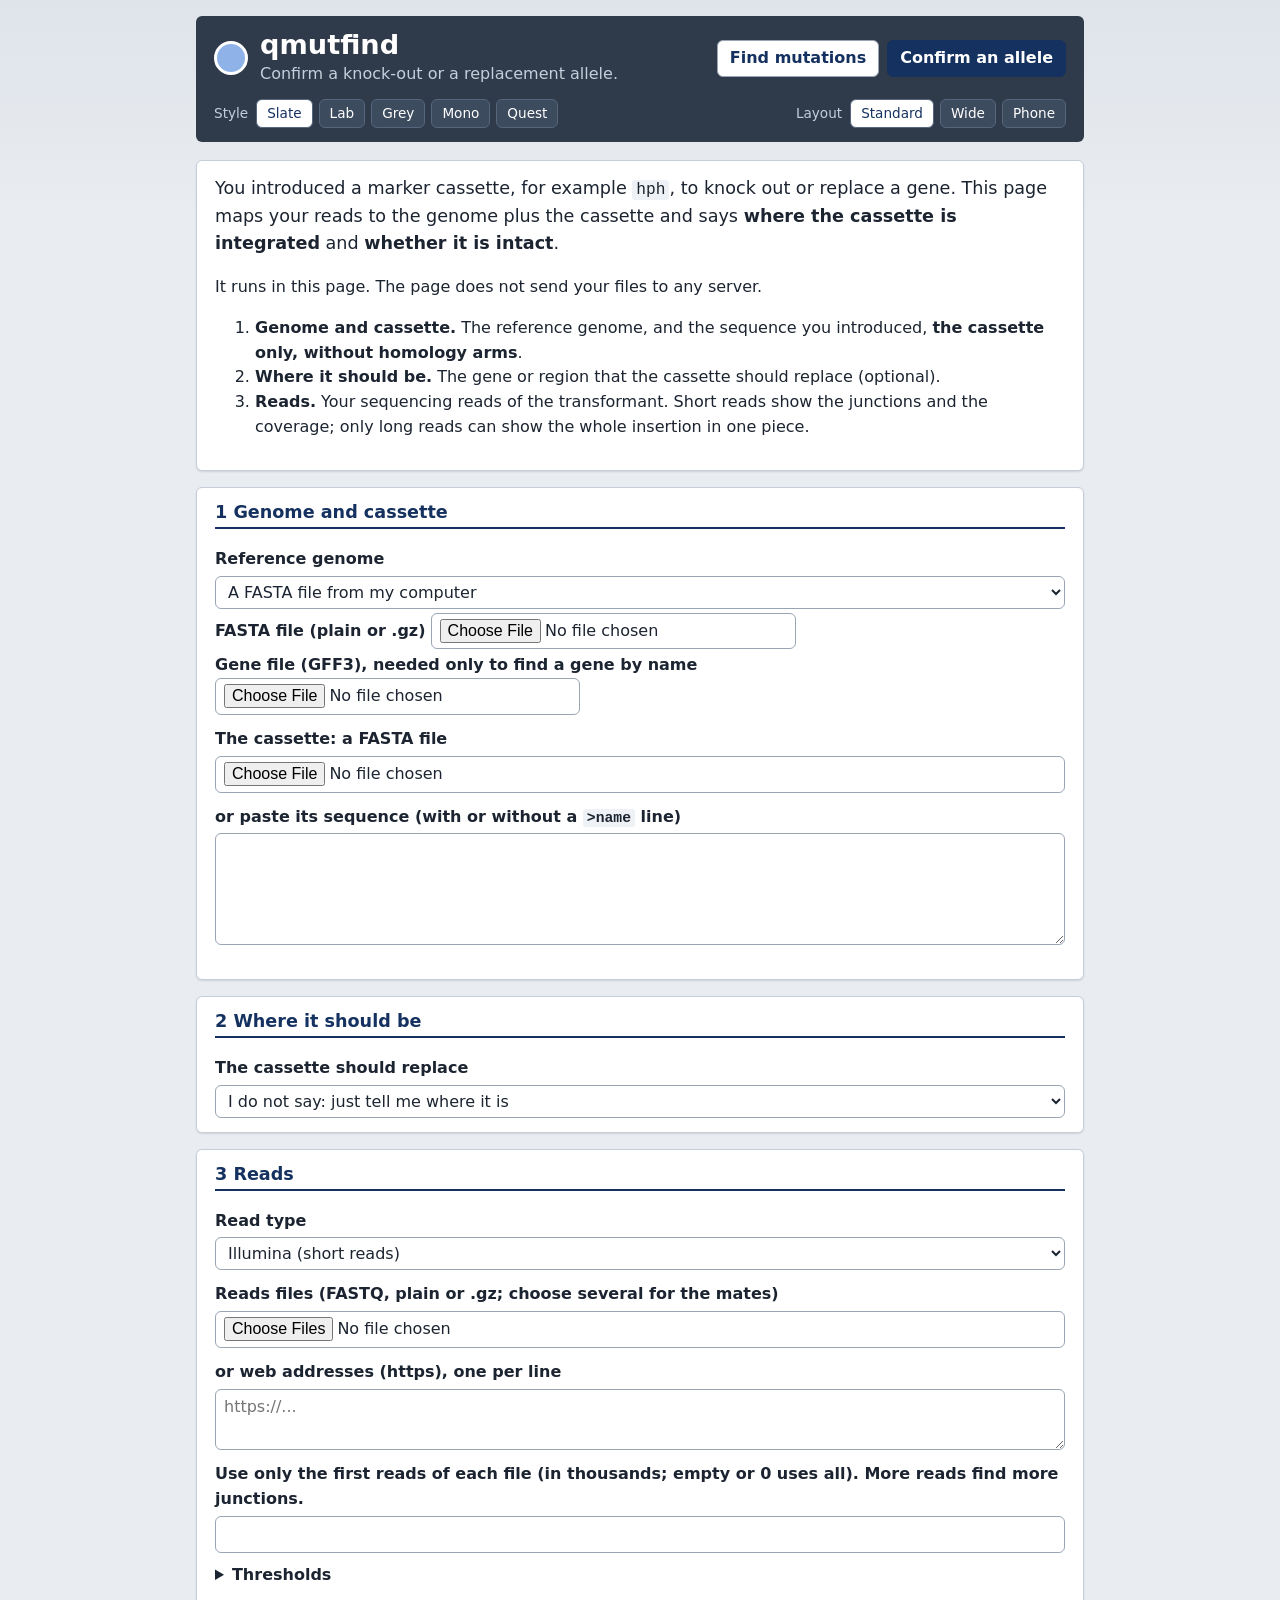
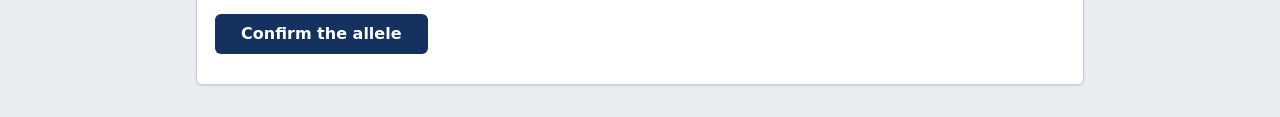
==== site/confirm.html @ 17875f06 "Allele confirmation page (confirm.html): worker step, WASM Confirmation, fuller JSON report, tests C" ====
<!doctype html>
<html lang="en" data-theme="slate">
<head>
<meta charset="utf-8">
<meta name="viewport" content="width=device-width, initial-scale=1">
<title>qmutfind: confirm an introduced allele</title>
<meta name="description" content="Confirm a knock-out or replacement allele in your browser: where is the marker cassette integrated, and is it intact? Your files stay on your computer.">
<script>
// Choose the theme before the page is drawn: the address (?theme=), then the saved choice, then the default.
(function () {
  var themes = ['slate', 'lab', 'grey', 'mono', 'quest'], chosen = 'slate';
  try { var saved = localStorage.getItem('qmutfind-theme'); if (themes.indexOf(saved) >= 0) chosen = saved; } catch (e) {}
  var fromAddress = new URLSearchParams(location.search).get('theme');
  if (themes.indexOf(fromAddress) >= 0) chosen = fromAddress;
  document.documentElement.setAttribute('data-theme', chosen);
})();
// Choose the layout before the page is drawn: the address (?layout=), then the saved choice, then automatic: the phone layout on
// a narrow window and the standard layout otherwise. An automatic layout follows the window (theme.js); a chosen one does not.
(function () {
  var layouts = ['standard', 'wide', 'phone'], root = document.documentElement, chosen = null, saved = null;
  try { saved = localStorage.getItem('qmutfind-layout'); } catch (e) {}
  var fromAddress = new URLSearchParams(location.search).get('layout');
  if (layouts.indexOf(fromAddress) >= 0) chosen = fromAddress; else if (layouts.indexOf(saved) >= 0) chosen = saved;
  root.setAttribute('data-layout', chosen || (window.matchMedia('(max-width: 720px)').matches ? 'phone' : 'standard'));
  root.setAttribute('data-layout-auto', chosen ? 'no' : 'yes');
})();
</script>
<link rel="stylesheet" href="style.css?v=__BUILD__">
</head>
<body>
<div class="frame">

<header class="top">
  <div class="brand">
    <span class="mark" aria-hidden="true"></span>
    <div>
      <h1>qmutfind</h1>
      <p class="tag">Confirm a knock-out or a replacement allele.</p>
    </div>
  </div>
  <nav class="pages" aria-label="Pages">
    <a href="index.html">Find mutations</a>
    <a href="confirm.html" aria-current="page">Confirm an allele</a>
  </nav>
  <nav class="themes" aria-label="Page style">
    <span class="themes-label">Style</span>
    <button type="button" data-set-theme="slate">Slate</button>
    <button type="button" data-set-theme="lab">Lab</button>
    <button type="button" data-set-theme="grey">Grey</button>
    <button type="button" data-set-theme="mono">Mono</button>
    <button type="button" data-set-theme="quest">Quest</button>
  </nav>
  <nav class="themes layouts" aria-label="Page layout">
    <span class="themes-label">Layout</span>
    <button type="button" data-set-layout="standard">Standard</button>
    <button type="button" data-set-layout="wide">Wide</button>
    <button type="button" data-set-layout="phone">Phone</button>
  </nav>
</header>

<section class="hero panel">
  <p class="lede">You introduced a marker cassette, for example <code>hph</code>, to knock out or replace a gene. This page maps your reads to the genome plus the cassette and
  says <b>where the cassette is integrated</b> and <b>whether it is intact</b>.</p>
  <p>It runs in this page. The page does not send your files to any server.</p>
  <ol class="steps">
    <li><b>Genome and cassette.</b> The reference genome, and the sequence you introduced, <b>the cassette only, without homology arms</b>.</li>
    <li><b>Where it should be.</b> The gene or region that the cassette should replace (optional).</li>
    <li><b>Reads.</b> Your sequencing reads of the transformant. Short reads show the junctions and the coverage; only long reads can show the whole insertion in one piece.</li>
  </ol>
</section>

<section class="panel" id="confirm-genome-section">
  <h2><span class="num">1</span> Genome and cassette</h2>
  <div class="form">
    <label for="confirm-genome-source">Reference genome</label>
    <select id="confirm-genome-source">
      <option value="upload">A FASTA file from my computer</option>
      <option value="url">A web address (https)</option>
      <option value="ncbi">The NCBI list</option>
    </select>
    <div data-source-group="upload">
      <label for="confirm-reference">FASTA file (plain or .gz)</label>
      <input id="confirm-reference" type="file">
    </div>
    <div data-source-group="url" hidden>
      <label for="confirm-ref-url">Address of the FASTA file</label>
      <input id="confirm-ref-url" type="text" size="60" autocomplete="off" placeholder="https://...">
    </div>
    <div data-source-group="ncbi" hidden>
      <label for="confirm-ncbi">Genome (the gene models come with it)</label>
      <select id="confirm-ncbi"><option value="">Loading the list</option></select>
    </div>
    <div data-source-group="gff-file">
      <label for="confirm-gff">Gene file (GFF3), needed only to find a gene by name</label>
      <input id="confirm-gff" type="file">
    </div>
    <label for="confirm-construct-file">The cassette: a FASTA file</label>
    <input id="confirm-construct-file" type="file">
    <label for="confirm-construct-text">or paste its sequence (with or without a <code>&gt;name</code> line)</label>
    <textarea id="confirm-construct-text" rows="4" cols="70" spellcheck="false" autocomplete="off"></textarea>
    <p class="hint" id="confirm-construct-info"></p>
  </div>
</section>

<section class="panel" id="confirm-target-section">
  <h2><span class="num">2</span> Where it should be</h2>
  <div class="form">
    <label for="confirm-target-kind">The cassette should replace</label>
    <select id="confirm-target-kind">
      <option value="none">I do not say: just tell me where it is</option>
      <option value="region">A region</option>
      <option value="gene">A gene (by name, needs the gene file)</option>
    </select>
    <div data-target-group="region" hidden>
      <label for="confirm-region">Region (1-based, for example <code>Chr1:50,001-51,500</code>)</label>
      <input id="confirm-region" type="text" size="40" autocomplete="off">
    </div>
    <div data-target-group="gene" hidden>
      <label for="confirm-gene">Gene name (ID, Name, gene or locus tag in the GFF3 file)</label>
      <input id="confirm-gene" type="text" size="30" autocomplete="off">
    </div>
  </div>
</section>

<section class="panel" id="confirm-reads-section">
  <h2><span class="num">3</span> Reads</h2>
  <div class="form">
    <label for="confirm-kind">Read type</label>
    <select id="confirm-kind">
      <option value="short">Illumina (short reads)</option>
      <option value="long">Nanopore or PacBio (long reads; not yet checked for this question)</option>
    </select>
    <label for="confirm-reads">Reads files (FASTQ, plain or .gz; choose several for the mates)</label>
    <input id="confirm-reads" type="file" multiple>
    <label for="confirm-reads-urls">or web addresses (https), one per line</label>
    <textarea id="confirm-reads-urls" rows="2" cols="70" spellcheck="false" autocomplete="off" placeholder="https://..."></textarea>
    <label for="confirm-read-limit">Use only the first reads of each file (in thousands; empty or 0 uses all). More reads find more junctions.</label>
    <input id="confirm-read-limit" type="number" min="0" step="100" value="">
    <details>
      <summary>Thresholds</summary>
      <label for="confirm-min-reads">Reads that make a junction</label>
      <input id="confirm-min-reads" type="number" min="1" step="1" value="3">
      <label for="confirm-min-depth">Smallest genome coverage to rely on missing reads (x)</label>
      <input id="confirm-min-depth" type="number" min="0" step="1" value="10">
      <label for="confirm-tolerance">Bases between a flank and the edge of the target</label>
      <input id="confirm-tolerance" type="number" min="0" step="5" value="20">
    </details>
    <p><button id="confirm-run" type="button" class="primary">Confirm the allele</button>
    <button id="confirm-cancel" type="button" hidden>Cancel</button></p>
  </div>
  <div id="confirm-status" class="readout" role="status"></div>
</section>

<section class="panel" id="confirm-result" hidden>
  <h2>Result</h2>
  <div id="confirm-verdict" class="verdict" role="status" data-verdict=""></div>
  <div id="confirm-warnings" class="warnings" hidden></div>
  <h3 class="sub">Where the cassette joins the genome</h3>
  <div class="table-wrap" id="confirm-sites"></div>
  <h3 class="sub">Depth along the cassette</h3>
  <div id="confirm-plot" class="plot"></div>
  <p class="hint" id="confirm-plot-note"></p>
  <h3 class="sub">Checks</h3>
  <div class="table-wrap"><table id="confirm-checks" class="grid"><thead><tr><th>Check</th><th>Result</th><th>What was found</th></tr></thead><tbody></tbody></table></div>
  <p class="downloads">
    <a id="confirm-download-text" hidden>Download the report (text)</a>
    <a id="confirm-download-json" hidden>Download the result (JSON)</a>
    <a id="confirm-download-junctions" hidden>Download all junctions (TSV)</a>
    <a id="confirm-download-depth" hidden>Download the cassette depth (TSV)</a>
  </p>
  <details>
    <summary>How the checks work, and their limits</summary>
    <ul>
      <li>A read that starts in the genome and goes on into the cassette aligns in two parts. Such split reads, grouped by position, are the junctions. Where the two parts share bases,
      the breakpoint is uncertain by that many bases, and the flank shown is the one that is not in doubt.</li>
      <li>Each check says pass, fail, or unclear. Too little coverage gives unclear, never a pass.</li>
      <li>The depth of the cassette is compared with the median depth of the genome: about 1 means one copy per genome (for a haploid); more means extra copies; less means only some nuclei carry it.</li>
      <li>Short reads show the junctions and the coverage; they cannot show in one piece that the whole insertion is contiguous. Mates are mapped as separate reads and only split reads count.</li>
      <li>A construct with homology arms contains genome sequence: reads from the arms map to the genome and to the construct equally well. The page warns; give the cassette alone.</li>
      <li>The thresholds were not tuned on real data. The same analysis is in the command line tool: <code>qmutfind confirm</code>.</li>
    </ul>
  </details>
</section>

</div>
<script src="theme.js?v=__BUILD__"></script>
<script type="module" src="confirm.js?v=__BUILD__"></script>
</body>
</html>
---- site/style.css ----
/* qmutfind landing page. Five themes, chosen with <html data-theme="...">: slate (default), lab, grey, mono, quest.
   No external fonts, images or scripts: the page works offline once loaded. */

:root {
  --bg: #e9ecf0; --fg: #1b2430; --muted: #5b6676;
  --panel: #ffffff; --panel-fg: #1b2430; --line: #c7ced8;
  --accent: #14315f; --accent-fg: #ffffff; --link: #14315f;
  --code-bg: #eef1f5; --field-bg: #ffffff; --field-line: #9aa5b4;
  --radius: 6px; --shadow: 0 1px 2px rgba(20, 30, 50, .12);
  --font: system-ui, -apple-system, "Segoe UI", Roboto, Helvetica, Arial, sans-serif;
  --mono: ui-monospace, SFMono-Regular, Menlo, Consolas, "Liberation Mono", monospace;
  --head-font: var(--font); --head-transform: none; --head-spacing: 0;
}

/* Slate grey, navy and white (default) */
html[data-theme="slate"] body { background: linear-gradient(180deg, #dfe4ea 0, #e9ecf0 220px); }
html[data-theme="slate"] .top { background: #2f3b4a; color: #fff; border-radius: var(--radius); padding: 14px 18px; }
html[data-theme="slate"] .top .tag, html[data-theme="slate"] .themes-label { color: #c5cfdb; }
html[data-theme="slate"] .themes button { background: #3d4b5e; color: #fff; border-color: #55667d; }
html[data-theme="slate"] .themes button[aria-pressed="true"] { background: #fff; color: #14315f; }
html[data-theme="slate"] .panel h2 { color: #14315f; border-bottom: 2px solid #14315f; padding-bottom: 4px; }
html[data-theme="slate"] .mark { background: #8fb3e8; border: 3px solid #fff; }

/* Simple grey */
html[data-theme="grey"] {
  --bg: #d9d9d9; --fg: #222; --muted: #555; --panel: #f2f2f2; --panel-fg: #222; --line: #b5b5b5;
  --accent: #444; --accent-fg: #fff; --link: #333; --code-bg: #e4e4e4; --field-bg: #fafafa; --field-line: #8a8a8a;
  --shadow: none;
}
html[data-theme="grey"] .top { border-bottom: 1px solid #999; padding-bottom: 10px; }
html[data-theme="grey"] .themes button[aria-pressed="true"] { background: #444; color: #fff; }
html[data-theme="grey"] .mark { background: #555; }

/* Black and white */
html[data-theme="mono"] {
  --bg: #fff; --fg: #000; --muted: #333; --panel: #fff; --panel-fg: #000; --line: #000;
  --accent: #000; --accent-fg: #fff; --link: #000; --code-bg: #f0f0f0; --field-bg: #fff; --field-line: #000;
  --radius: 0; --shadow: none;
}
html[data-theme="mono"] .panel { border: 2px solid #000; }
html[data-theme="mono"] .top { border-bottom: 4px solid #000; padding-bottom: 10px; }
html[data-theme="mono"] a { text-decoration: underline; }
html[data-theme="mono"] .themes button { border: 2px solid #000; background: #fff; color: #000; }
html[data-theme="mono"] .themes button[aria-pressed="true"] { background: #000; color: #fff; }
html[data-theme="mono"] .mark { background: #000; }

/* Lab: a dark laboratory screen, like the display in a TV forensics lab */
html[data-theme="lab"] {
  --bg: #04090f; --fg: #b8f3ff; --muted: #5fa4b4; --panel: rgba(6, 22, 34, .82); --panel-fg: #b8f3ff; --line: #11485c;
  --accent: #27e0ff; --accent-fg: #021018; --link: #6ff0ff; --code-bg: #031019; --field-bg: #02121c; --field-line: #1b6a82;
  --radius: 2px; --shadow: 0 0 18px rgba(39, 224, 255, .12);
  --font: var(--mono); --head-font: var(--mono); --head-transform: uppercase; --head-spacing: .14em;
}
html[data-theme="lab"] body {
  background:
    linear-gradient(rgba(39, 224, 255, .05) 1px, transparent 1px) 0 0 / 100% 32px,
    linear-gradient(90deg, rgba(39, 224, 255, .05) 1px, transparent 1px) 0 0 / 32px 100%,
    radial-gradient(ellipse at 50% -10%, #0b3550 0, #04090f 62%);
}
html[data-theme="lab"] body::after {  /* scan lines */
  content: ""; position: fixed; inset: 0; pointer-events: none; z-index: 10;
  background: repeating-linear-gradient(0deg, rgba(0, 0, 0, .18) 0 1px, transparent 1px 3px);
}
html[data-theme="lab"] .panel { border: 1px solid #11485c; position: relative; backdrop-filter: blur(2px); }
html[data-theme="lab"] .panel::before, html[data-theme="lab"] .panel::after {  /* corner brackets */
  content: ""; position: absolute; width: 14px; height: 14px; border: 2px solid #27e0ff; pointer-events: none;
}
html[data-theme="lab"] .panel::before { top: -2px; left: -2px; border-right: 0; border-bottom: 0; }
html[data-theme="lab"] .panel::after { bottom: -2px; right: -2px; border-left: 0; border-top: 0; }
html[data-theme="lab"] h1, html[data-theme="lab"] h2 { color: #27e0ff; text-shadow: 0 0 10px rgba(39, 224, 255, .55); }
html[data-theme="lab"] h2::before { content: "> "; color: #ffb000; }
html[data-theme="lab"] .top { border-bottom: 1px solid #11485c; padding-bottom: 12px; }
html[data-theme="lab"] .tag { color: #ffb000; }
html[data-theme="lab"] .mark {
  background: none; border: 2px solid #27e0ff; border-radius: 50%; box-shadow: 0 0 12px #27e0ff, inset 0 0 8px #27e0ff;
  position: relative; animation: spin 9s linear infinite;
}
html[data-theme="lab"] .mark::after { content: ""; position: absolute; inset: 7px; border: 2px dashed #ffb000; border-radius: 50%; }
html[data-theme="lab"] .readout { border-left: 3px solid #27e0ff; background: #031019; padding: 6px 10px; }
html[data-theme="lab"] #status:not(:empty)::after { content: "_"; animation: blink 1s steps(1) infinite; color: #27e0ff; }
html[data-theme="lab"] button.primary { box-shadow: 0 0 14px rgba(39, 224, 255, .6); text-transform: uppercase; letter-spacing: .12em; }
html[data-theme="lab"] .themes button[aria-pressed="true"] { box-shadow: 0 0 10px rgba(39, 224, 255, .7); }
html[data-theme="lab"] .limits { border-color: #ffb000; }
html[data-theme="lab"] .limits h2 { color: #ffb000; text-shadow: 0 0 10px rgba(255, 176, 0, .5); }
@keyframes spin { to { transform: rotate(360deg); } }
@keyframes blink { 50% { opacity: 0; } }

/* Quest: a 1980s-90s graphic adventure game interface. 16-colour EGA palette, chunky bevelled windows, a menu bar. */
html[data-theme="quest"] {
  --bg: #0000aa; --fg: #ffffff; --muted: #aaaaaa; --panel: #aaaaaa; --panel-fg: #000000; --line: #000000;
  --accent: #0000aa; --accent-fg: #ffffff; --link: #0000aa; --code-bg: #ffffff; --field-bg: #ffffff; --field-line: #000000;
  --radius: 0; --shadow: none;
  --font: "Courier New", Courier, "Liberation Mono", monospace; --head-font: var(--font);
}
html[data-theme="quest"] body {
  background:
    linear-gradient(#0000aa 0 0) padding-box,
    repeating-conic-gradient(#0000aa 0 25%, #0000b4 0 50%) 0 0 / 8px 8px;
  font-size: 17px; image-rendering: pixelated;
}
html[data-theme="quest"] .frame { max-width: 880px; }
html[data-theme="quest"] .top {  /* the menu bar */
  background: #ffffff; color: #000; border: 3px solid #000; border-radius: 0; padding: 4px 10px; margin-bottom: 18px;
}
html[data-theme="quest"] .top .tag, html[data-theme="quest"] .themes-label { color: #000; }
html[data-theme="quest"] h1 { color: #aa0000; font-size: 1.5rem; text-shadow: 2px 2px 0 #55ffff; letter-spacing: .06em; }
html[data-theme="quest"] .mark { background: #ffff55; border: 3px solid #000; width: 28px; height: 28px; box-shadow: 3px 3px 0 #aa5500; }
html[data-theme="quest"] .panel {  /* a bevelled grey window with a blue title strip */
  background: #aaaaaa; color: #000; border: 3px solid #000; padding: 0 16px 14px;
  box-shadow: inset 3px 3px 0 #ffffff, inset -3px -3px 0 #555555, 6px 6px 0 #000;
}
html[data-theme="quest"] .panel > h2 {
  background: #0000aa; color: #ffffff; margin: 0 -16px 12px; padding: 4px 16px; border-bottom: 3px solid #000;
  text-transform: uppercase; letter-spacing: .1em; font-size: 1rem; text-shadow: none;
}
html[data-theme="quest"] .hero { padding-top: 14px; }
html[data-theme="quest"] .lede { font-weight: bold; }
html[data-theme="quest"] .steps li::marker { color: #aa0000; font-weight: bold; }
html[data-theme="quest"] a { color: #0000aa; text-decoration: underline; }
html[data-theme="quest"] code, html[data-theme="quest"] pre { background: #000; color: #55ff55; border: 2px solid #555; padding: 1px 4px; }
html[data-theme="quest"] pre { padding: 8px 10px; }
html[data-theme="quest"] input, html[data-theme="quest"] select { border: 3px solid #000; box-shadow: inset 2px 2px 0 #555; background: #fff; }
html[data-theme="quest"] button { background: #aaaaaa; color: #000; border: 3px solid #000; box-shadow: inset 2px 2px 0 #fff, inset -2px -2px 0 #555; font-weight: bold; }
html[data-theme="quest"] button:active { box-shadow: inset 2px 2px 0 #555, inset -2px -2px 0 #fff; }
html[data-theme="quest"] button.primary { background: #55ff55; }
html[data-theme="quest"] .themes button { padding: 1px 8px; }
html[data-theme="quest"] .themes button[aria-pressed="true"] { background: #ffff55; color: #000; border-color: #000; }
html[data-theme="quest"] .readout { background: #ffffff; border: 3px solid #000; padding: 6px 10px; margin: 8px 0; min-height: 0; }
html[data-theme="quest"] .readout:empty { display: none; }
html[data-theme="quest"] .limits > h2 { background: #aa0000; }
html[data-theme="quest"] .foot { color: #fff; }
html[data-theme="quest"] .foot a { color: #ffff55; }
html[data-theme="quest"] iframe { border: 3px solid #000; background: #fff; }

/* Plot colours. Every theme sets a palette that has at least 3:1 contrast against the panel behind the plots
   (the browser test checks this). Light panels get dark marks, dark panels light marks, the grey panel of the quest theme
   dark marks. The plots use the text colour of the panel, not of the page, for their labels and outlines. */
:root {
  --plot-snp: #0072B2; --plot-indel: #B36B00; --plot-large: #B83A00; --plot-bar: #56677f; --plot-depth: #0072B2; --plot-median: #B83A00;
}
html[data-theme="lab"] { --plot-snp: #56B4E9; --plot-indel: #F5B942; --plot-large: #FF7F50; --plot-bar: #7C93B0; --plot-depth: #56B4E9; --plot-median: #FF7F50; }
html[data-theme="quest"] { --plot-snp: #0000AA; --plot-indel: #6B3F00; --plot-large: #8A0000; --plot-bar: #333333; --plot-depth: #0000AA; --plot-median: #8A0000; }
#genome-plot svg, #depth-plot svg { --fg: var(--panel-fg); }
#genome-plot svg .call, #depth-plot svg .call { stroke: var(--panel-fg); stroke-width: .9; }
#genome-plot svg .call[data-class="SNP"] { fill: var(--plot-snp); }
#genome-plot svg .call[data-class="SMALL_INDEL"] { fill: var(--plot-indel); }
#genome-plot svg .call[data-class="LARGE_INDEL"] { fill: var(--plot-large); }
#genome-plot svg .bin { fill: var(--plot-bar); }
#depth-plot svg .depth { fill: var(--plot-depth); }
#depth-plot svg .depth[data-clipped] { fill: var(--plot-large); }
#depth-plot svg .median { stroke: var(--plot-median); }
#depth-plot svg .vtick[data-class="SNP"] { stroke: var(--plot-snp); }
#depth-plot svg .vtick[data-class="SMALL_INDEL"] { stroke: var(--plot-indel); }
#depth-plot svg .vtick[data-class="LARGE_INDEL"] { stroke: var(--plot-large); }
/* the legends of the variant plot (circle, square, triangle without a class) follow the same palette */
#genome-plot svg circle:not([class]) { fill: var(--plot-snp); stroke: var(--panel-fg); }
#genome-plot svg rect[width="7"]:not([class]) { fill: var(--plot-indel); stroke: var(--panel-fg); }
#genome-plot svg polygon:not([class]) { fill: var(--plot-large); stroke: var(--panel-fg); }

.source { font-size: .9rem; color: var(--muted); margin: 2px 0 6px; overflow-wrap: anywhere; }
.source.from-web { color: var(--panel-fg); }
.source.from-web::before { content: "\2197  "; }
textarea { font: inherit; background: var(--field-bg); color: var(--panel-fg); border: 1px solid var(--field-line); border-radius: var(--radius); padding: 5px 8px; width: 100%; }
details summary { cursor: pointer; font-weight: 600; margin: 6px 0; }
#reference-section button:not(.primary), #sample-section button:not(.primary), #strain-section button:not(.primary) { font: inherit; padding: 3px 12px; border: 1px solid var(--field-line); background: var(--field-bg); color: var(--panel-fg); border-radius: var(--radius); cursor: pointer; }

/* Steps, tables and the variant list (all themes) */
.step h2 .num { display: inline-block; min-width: 1.6em; text-align: center; margin-right: 6px; padding: 0 4px; background: var(--accent); color: var(--accent-fg); border-radius: var(--radius); }
.hint { color: var(--muted); margin-top: 0; }
table.stats, #variant-table, table.grid { border-collapse: collapse; width: 100%; margin: 8px 0; font-size: .92rem; }
table.stats th, table.stats td, #variant-table th, #variant-table td, table.grid th, table.grid td { border-bottom: 1px solid var(--line); padding: 3px 8px; text-align: left; vertical-align: top; }
table.stats th { width: 42%; font-weight: 600; }
#variant-table-wrap { max-height: 360px; overflow: auto; border: 1px solid var(--line); margin: 8px 0; }
#variant-table th { position: sticky; top: 0; background: var(--panel); }
#variant-controls { display: flex; flex-wrap: wrap; gap: 8px 14px; align-items: center; margin: 8px 0; }
#variant-controls input[type=number] { width: 6em; }
#variant-controls select { max-width: 100%; }
#genome-plot svg { width: 100%; height: auto; background: transparent; margin-top: 8px; }
button.draw-row, #draw { font: inherit; font-size: .85rem; padding: 1px 10px; border: 1px solid var(--field-line); background: var(--field-bg); color: var(--panel-fg); border-radius: var(--radius); cursor: pointer; }
button:disabled { opacity: .55; cursor: wait; }
#variant-table-wrap:has(#variant-table[hidden]) { display: none; }

/* Layout shared by all themes */
* { box-sizing: border-box; }
body { margin: 0; background: var(--bg); color: var(--fg); font: 16px/1.55 var(--font); }
.frame { max-width: 920px; margin: 0 auto; padding: 16px; }
.top { display: flex; flex-wrap: wrap; align-items: center; justify-content: space-between; gap: 12px; margin-bottom: 18px; }
.brand { display: flex; align-items: center; gap: 12px; }
.mark { width: 34px; height: 34px; border-radius: 50%; flex: none; }
h1 { margin: 0; font: 700 1.7rem/1.1 var(--head-font); letter-spacing: var(--head-spacing); text-transform: var(--head-transform); }
h2 { margin: 0 0 10px; font: 700 1.1rem/1.2 var(--head-font); letter-spacing: var(--head-spacing); text-transform: var(--head-transform); }
.tag { margin: 2px 0 0; color: var(--muted); }
.themes { display: flex; flex-wrap: wrap; align-items: center; gap: 6px; }
.themes-label { color: var(--muted); font-size: .85rem; margin-right: 2px; }
.themes button { font: inherit; font-size: .85rem; padding: 3px 10px; border: 1px solid var(--line); background: var(--panel); color: var(--panel-fg); border-radius: var(--radius); cursor: pointer; }
.themes button[aria-pressed="true"] { background: var(--accent); color: var(--accent-fg); border-color: var(--accent); }
.panel { background: var(--panel); color: var(--panel-fg); border: 1px solid var(--line); border-radius: var(--radius); box-shadow: var(--shadow); padding: 14px 18px; margin-bottom: 16px; }
.lede { font-size: 1.1rem; margin-top: 0; }
a { color: var(--link); }
code, pre { font-family: var(--mono); font-size: .92em; background: var(--code-bg); border-radius: 3px; }
code { padding: 1px 4px; }
pre { padding: 10px 12px; overflow-x: auto; }
pre code { padding: 0; background: none; }
.form { display: grid; gap: 4px; }
.form label { margin-top: 8px; font-weight: 600; }
.form input[type="text"], .form select { max-width: 100%; }
input, select { font: inherit; background: var(--field-bg); color: var(--panel-fg); border: 1px solid var(--field-line); border-radius: var(--radius); padding: 5px 8px; }
button.primary { font: inherit; font-weight: 700; padding: 8px 26px; border: 0; border-radius: var(--radius); background: var(--accent); color: var(--accent-fg); cursor: pointer; }
button.primary:disabled { opacity: .55; cursor: wait; }
.readout { margin: 6px 0; font-family: var(--mono); font-size: .95em; overflow-wrap: anywhere; }
.readout:empty { display: none; }
#report:not([srcdoc]) { display: none; }
#report { width: 100%; height: 420px; border: 1px solid var(--line); background: #fff; margin-top: 10px; }
.foot { text-align: center; color: var(--muted); font-size: .9rem; padding: 8px 0 24px; }
a:focus-visible, button:focus-visible, input:focus-visible, select:focus-visible { outline: 3px solid #e8a400; outline-offset: 2px; }
@media (max-width: 560px) { .frame { padding: 12px; } h1 { font-size: 1.4rem; } }
@media (prefers-reduced-motion: reduce) { html[data-theme="lab"] .mark, html[data-theme="lab"] #status::after { animation: none; } }

table.grid { font-size: .88rem; }
table.grid td.new { font-weight: 700; }
#download-combined, #download-catalog { margin-left: 8px; }
#strain-table button.strain-remove { font: inherit; font-size: .85rem; padding: 1px 8px; border: 1px solid var(--field-line); background: var(--field-bg); color: var(--panel-fg); border-radius: var(--radius); cursor: pointer; }
.table-wrap { overflow: auto; max-height: 420px; border: 1px solid var(--line); margin: 8px 0; }
.table-wrap table.grid { margin: 0; }
.table-wrap th { position: sticky; top: 0; background: var(--panel); }

.mode { margin: 8px 0; }
#strain-table input[type=text], #strain-table select, #strain-table textarea { font: inherit; font-size: .85rem; width: 100%; box-sizing: border-box; }
#strain-table td.sample-reads { min-width: 12rem; }
#strain-table .sample-info { white-space: pre-line; margin: 4px 0 0; }
#strain-table button.sample-check { margin-left: 6px; font: inherit; font-size: .85rem; padding: 1px 8px; border: 1px solid var(--field-line); background: var(--field-bg); color: var(--panel-fg); border-radius: var(--radius); cursor: pointer; }
#read-limit-echo { margin: 2px 0 8px; }
[hidden] { display: none !important; }

#source-reference::before { content: "Reference genome: "; font-weight: 600; }
#source-gff::before { content: "Genes: "; font-weight: 600; }
#strain-table td:nth-child(1) { min-width: 8.5rem; }
#strain-table td:nth-child(2) { min-width: 6.5rem; }
#strain-table th, #strain-table td { padding-left: 5px; padding-right: 5px; }
.name-line { display: flex; gap: 4px; align-items: center; }
.name-line input { min-width: 0; flex: 1; }
#strain-table td:nth-child(8) { min-width: 5.5rem; }
}

#variant-table th button.sort, #combined-table th button.sort { font: inherit; font-weight: 600; background: none; border: 0; padding: 0; color: inherit; cursor: pointer; text-align: left; }
#variant-table th button.sort:hover, #variant-table th button.sort:focus-visible, #combined-table th button.sort:hover, #combined-table th button.sort:focus-visible { text-decoration: underline; }
#variant-table th[aria-sort="ascending"] button.sort::after, #combined-table th[aria-sort="ascending"] button.sort::after { content: " \25B2"; font-size: .7em; }
#variant-table th[aria-sort="descending"] button.sort::after, #combined-table th[aria-sort="descending"] button.sort::after { content: " \25BC"; font-size: .7em; }

/* The chooser and panels 3 and 4 form one group: a coloured bar on the left, and a "Showing" line in each panel. */
.results-group { border-left: 6px solid var(--accent); padding-left: 12px; margin: 18px 0; }
.group-title { margin: 0 0 6px; font-weight: 700; color: var(--accent); }
.showing { margin: 6px 0; padding: 4px 8px; border-left: 4px solid var(--accent); background: var(--field-bg); font-weight: 600; }

/* Layouts. html[data-layout] is standard, wide or phone (index.html and theme.js). */
html[data-layout="wide"] .frame { max-width: none; padding-left: 3vw; padding-right: 3vw; }
html[data-layout="wide"] .table-wrap, html[data-layout="wide"] #variant-table-wrap { max-height: 75vh; }

/* The phone skin: one column, bigger text and controls, and every sample is a card. */
html[data-layout="phone"] .frame { max-width: none; padding: 10px; }
html[data-layout="phone"] body { font-size: 16px; }
html[data-layout="phone"] .top { flex-direction: column; align-items: flex-start; }
html[data-layout="phone"] button:not(.sort), html[data-layout="phone"] select, html[data-layout="phone"] input[type="text"],
html[data-layout="phone"] input[type="number"], html[data-layout="phone"] input[type="search"], html[data-layout="phone"] input[type="url"],
html[data-layout="phone"] textarea { min-height: 40px; font-size: 16px; }
html[data-layout="phone"] button.primary { width: 100%; padding: 12px 16px; }
html[data-layout="phone"] .results-group { padding-left: 8px; }
html[data-layout="phone"] .table-wrap:has(#strain-table) { max-height: none; border: 0; }
html[data-layout="phone"] #strain-table, html[data-layout="phone"] #strain-table tbody, html[data-layout="phone"] #strain-table tr,
html[data-layout="phone"] #strain-table td { display: block; width: 100%; box-sizing: border-box; }
html[data-layout="phone"] #strain-table thead { display: none; }
html[data-layout="phone"] #strain-table tr { border: 1px solid var(--line); border-radius: var(--radius); margin: 10px 0; padding: 6px 8px; }
html[data-layout="phone"] #strain-table td { border: 0; padding: 3px 0; min-width: 0 !important; }
html[data-layout="phone"] #strain-table td::before { content: attr(data-label); display: block; font-size: .78rem; font-weight: 600; opacity: .85; }
html[data-layout="phone"] #strain-table td.strain-reads:empty, html[data-layout="phone"] #strain-table td.strain-calls:empty,
html[data-layout="phone"] #strain-table td.strain-seconds:empty { display: none; }
html[data-layout="phone"] .form select, html[data-layout="phone"] .form input, html[data-layout="phone"] .form textarea,
html[data-layout="phone"] select#genome-menu { width: 100%; max-width: 100%; box-sizing: border-box; }
html[data-layout="phone"] label { display: block; overflow-wrap: anywhere; }
html[data-layout="phone"] select { text-overflow: ellipsis; }

/* The sequence around a variant: a monospace block that scrolls sideways; the rows must line up, so nothing wraps. */
pre.context { font-family: var(--mono); font-size: .9rem; line-height: 1.35; white-space: pre; overflow-x: auto; margin: 8px 0; padding: 8px 10px; }
pre.context .ctx-var { background: var(--accent); color: var(--accent-fg); font-weight: 700; }
pre.context .ctx-aa { font-weight: 700; text-decoration: underline; }
h3.sub { margin: 14px 0 4px; font-size: 1.05rem; }

/* The page links in the header */
nav.pages { display: flex; gap: 8px; flex-wrap: wrap; align-items: center; }
nav.pages a { padding: 5px 12px; border: 1px solid var(--field-line); border-radius: var(--radius); color: var(--link); background: var(--panel); text-decoration: none; font-weight: 600; }
nav.pages a[aria-current="page"] { background: var(--accent); color: var(--accent-fg); border-color: var(--accent); }

/* The result of the allele confirmation. The text is always in the panel colour; the colour is only an addition to the words and symbols. */
.verdict { padding: 12px 14px; border-radius: var(--radius); border: 2px solid var(--line); border-left-width: 10px; font-size: 1.05rem; font-weight: 600; margin: 6px 0 10px; }
.verdict[data-verdict="confirmed"] { border-left-color: #1f8a3b; }
.verdict[data-verdict="not_confirmed"] { border-left-color: #c0262d; }
.verdict[data-verdict="inconclusive"] { border-left-color: #b8860b; }
.verdict[data-verdict="confirmed"]::before { content: "\2713  "; }
.verdict[data-verdict="not_confirmed"]::before { content: "\2717  "; }
.verdict[data-verdict="inconclusive"]::before { content: "?  "; }
.warnings { border: 2px solid #b8860b; border-radius: var(--radius); padding: 4px 12px; margin: 8px 0; }
.chip { display: inline-block; padding: 1px 8px; border-radius: 999px; border: 2px solid var(--line); font-weight: 700; white-space: nowrap; }
.chip.pass { border-color: #1f8a3b; }
.chip.fail { border-color: #c0262d; }
.chip.unclear { border-color: #b8860b; }
#confirm-checks td:nth-child(3) { overflow-wrap: anywhere; }
.plot svg { width: 100%; height: auto; max-height: 260px; font-family: var(--font); font-size: 12px; }
.plot svg text { fill: currentColor; }
.plot .area { fill: var(--accent); opacity: .25; stroke: none; }
.plot .line { fill: none; stroke: var(--accent); stroke-width: 1.6; }
.plot .median { stroke: currentColor; stroke-dasharray: 5 4; stroke-width: 1; opacity: .7; }
.plot .gap { fill: #c0262d; opacity: .3; }
.plot .junction { stroke: #1f6fd0; stroke-width: 2; }
.plot .variant { fill: #c0262d; }
.plot .axis { stroke: currentColor; stroke-width: 1; opacity: .6; }
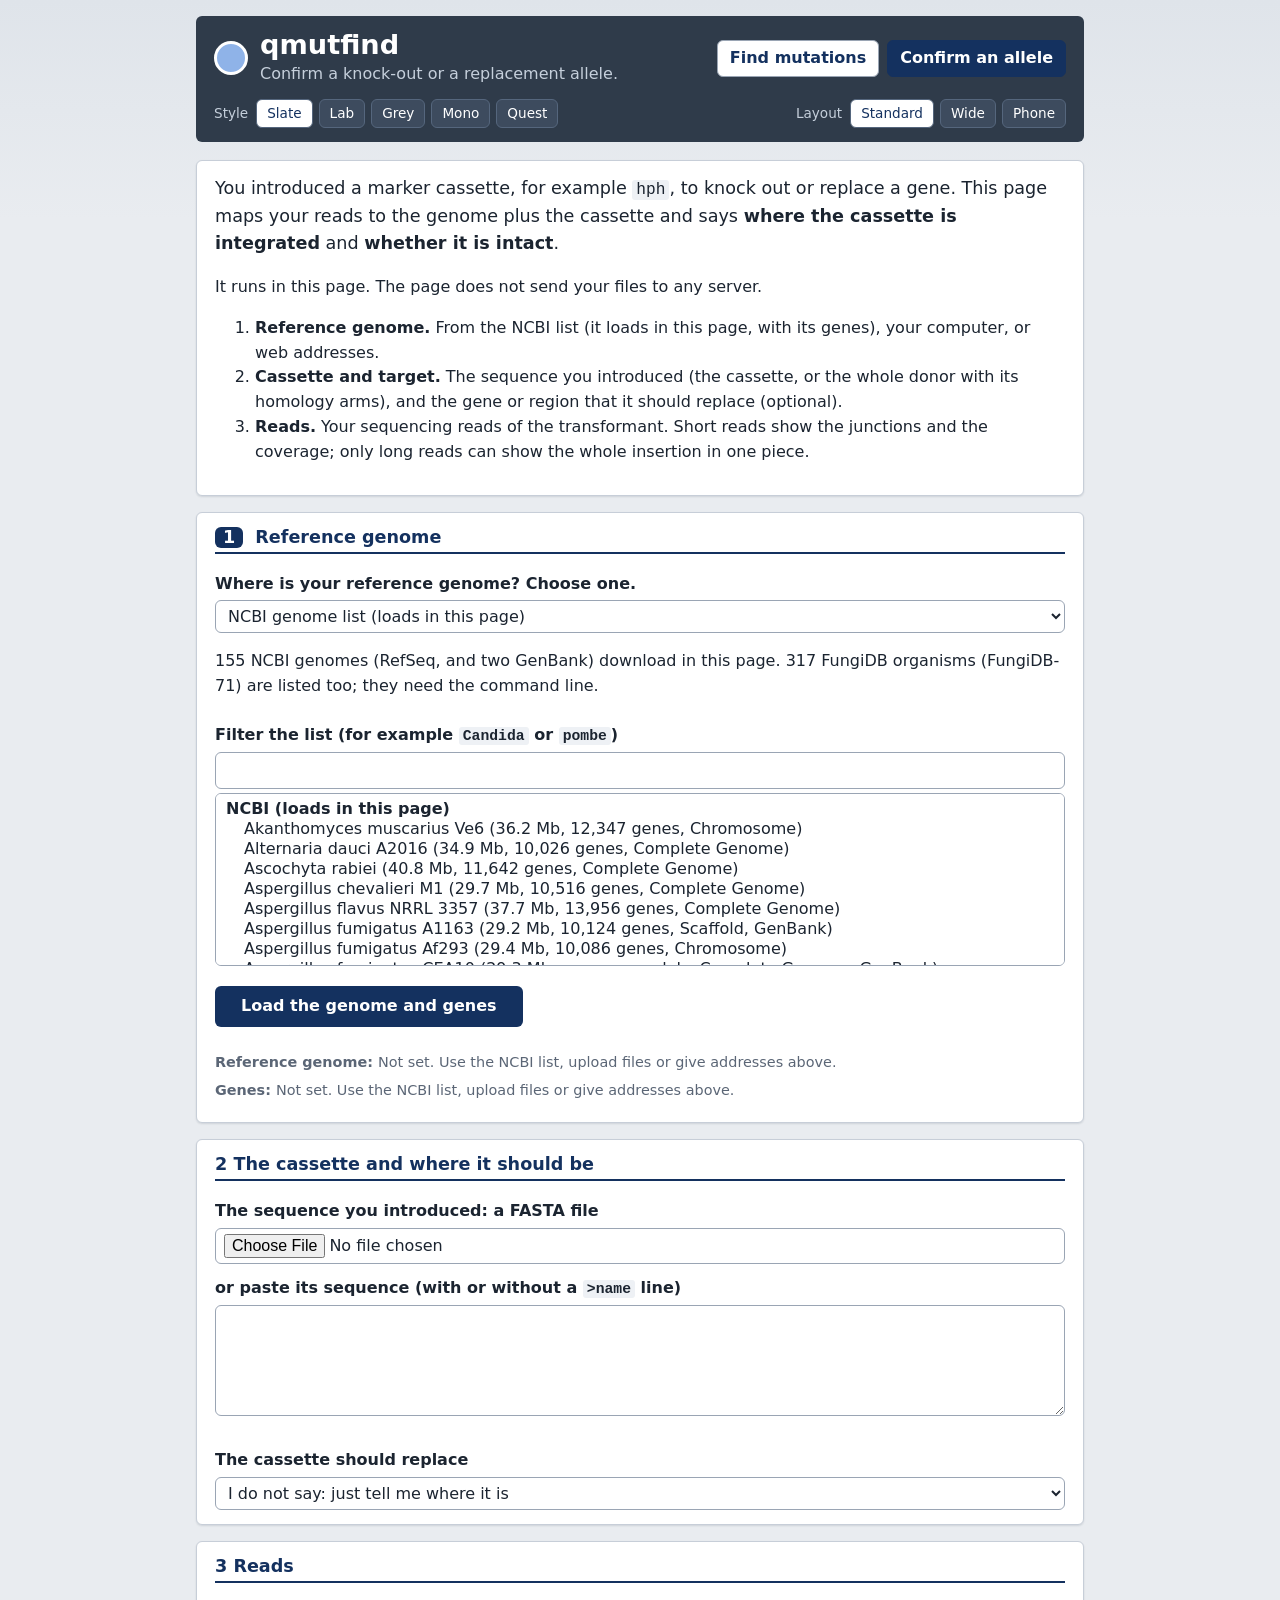
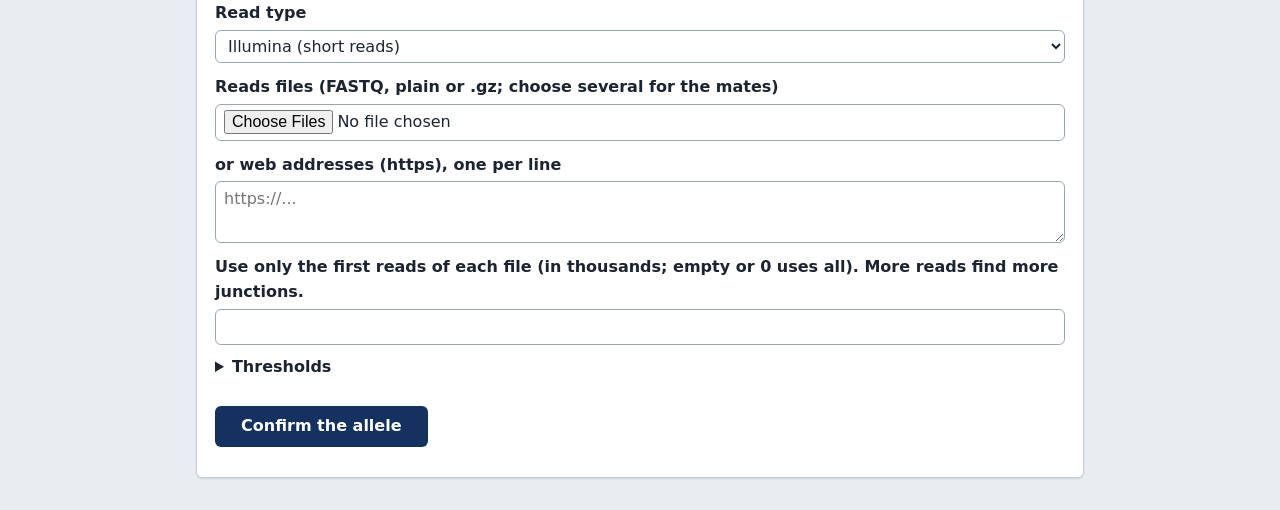
==== commit a50ed0ca: "Rename the allele page to confirm_allele.html (confirm.html redirects) and give it the main page's r" ====
--- a/site/confirm.html
+++ b/site/confirm.html
@@ -1,189 +1,13 @@
 <!doctype html>
-<html lang="en" data-theme="slate">
+<html lang="en">
 <head>
 <meta charset="utf-8">
+<title>qmutfind: confirm an introduced allele (moved)</title>
 <meta name="viewport" content="width=device-width, initial-scale=1">
-<title>qmutfind: confirm an introduced allele</title>
-<meta name="description" content="Confirm a knock-out or replacement allele in your browser: where is the marker cassette integrated, and is it intact? Your files stay on your computer.">
-<script>
-// Choose the theme before the page is drawn: the address (?theme=), then the saved choice, then the default.
-(function () {
-  var themes = ['slate', 'lab', 'grey', 'mono', 'quest'], chosen = 'slate';
-  try { var saved = localStorage.getItem('qmutfind-theme'); if (themes.indexOf(saved) >= 0) chosen = saved; } catch (e) {}
-  var fromAddress = new URLSearchParams(location.search).get('theme');
-  if (themes.indexOf(fromAddress) >= 0) chosen = fromAddress;
-  document.documentElement.setAttribute('data-theme', chosen);
-})();
-// Choose the layout before the page is drawn: the address (?layout=), then the saved choice, then automatic: the phone layout on
-// a narrow window and the standard layout otherwise. An automatic layout follows the window (theme.js); a chosen one does not.
-(function () {
-  var layouts = ['standard', 'wide', 'phone'], root = document.documentElement, chosen = null, saved = null;
-  try { saved = localStorage.getItem('qmutfind-layout'); } catch (e) {}
-  var fromAddress = new URLSearchParams(location.search).get('layout');
-  if (layouts.indexOf(fromAddress) >= 0) chosen = fromAddress; else if (layouts.indexOf(saved) >= 0) chosen = saved;
-  root.setAttribute('data-layout', chosen || (window.matchMedia('(max-width: 720px)').matches ? 'phone' : 'standard'));
-  root.setAttribute('data-layout-auto', chosen ? 'no' : 'yes');
-})();
-</script>
-<link rel="stylesheet" href="style.css?v=__BUILD__">
+<meta http-equiv="refresh" content="0; url=confirm_allele.html">
+<script>location.replace('confirm_allele.html' + location.search + location.hash);</script>
 </head>
 <body>
-<div class="frame">
-
-<header class="top">
-  <div class="brand">
-    <span class="mark" aria-hidden="true"></span>
-    <div>
-      <h1>qmutfind</h1>
-      <p class="tag">Confirm a knock-out or a replacement allele.</p>
-    </div>
-  </div>
-  <nav class="pages" aria-label="Pages">
-    <a href="index.html">Find mutations</a>
-    <a href="confirm.html" aria-current="page">Confirm an allele</a>
-  </nav>
-  <nav class="themes" aria-label="Page style">
-    <span class="themes-label">Style</span>
-    <button type="button" data-set-theme="slate">Slate</button>
-    <button type="button" data-set-theme="lab">Lab</button>
-    <button type="button" data-set-theme="grey">Grey</button>
-    <button type="button" data-set-theme="mono">Mono</button>
-    <button type="button" data-set-theme="quest">Quest</button>
-  </nav>
-  <nav class="themes layouts" aria-label="Page layout">
-    <span class="themes-label">Layout</span>
-    <button type="button" data-set-layout="standard">Standard</button>
-    <button type="button" data-set-layout="wide">Wide</button>
-    <button type="button" data-set-layout="phone">Phone</button>
-  </nav>
-</header>
-
-<section class="hero panel">
-  <p class="lede">You introduced a marker cassette, for example <code>hph</code>, to knock out or replace a gene. This page maps your reads to the genome plus the cassette and
-  says <b>where the cassette is integrated</b> and <b>whether it is intact</b>.</p>
-  <p>It runs in this page. The page does not send your files to any server.</p>
-  <ol class="steps">
-    <li><b>Genome and cassette.</b> The reference genome, and the sequence you introduced, <b>the cassette only, without homology arms</b>.</li>
-    <li><b>Where it should be.</b> The gene or region that the cassette should replace (optional).</li>
-    <li><b>Reads.</b> Your sequencing reads of the transformant. Short reads show the junctions and the coverage; only long reads can show the whole insertion in one piece.</li>
-  </ol>
-</section>
-
-<section class="panel" id="confirm-genome-section">
-  <h2><span class="num">1</span> Genome and cassette</h2>
-  <div class="form">
-    <label for="confirm-genome-source">Reference genome</label>
-    <select id="confirm-genome-source">
-      <option value="upload">A FASTA file from my computer</option>
-      <option value="url">A web address (https)</option>
-      <option value="ncbi">The NCBI list</option>
-    </select>
-    <div data-source-group="upload">
-      <label for="confirm-reference">FASTA file (plain or .gz)</label>
-      <input id="confirm-reference" type="file">
-    </div>
-    <div data-source-group="url" hidden>
-      <label for="confirm-ref-url">Address of the FASTA file</label>
-      <input id="confirm-ref-url" type="text" size="60" autocomplete="off" placeholder="https://...">
-    </div>
-    <div data-source-group="ncbi" hidden>
-      <label for="confirm-ncbi">Genome (the gene models come with it)</label>
-      <select id="confirm-ncbi"><option value="">Loading the list</option></select>
-    </div>
-    <div data-source-group="gff-file">
-      <label for="confirm-gff">Gene file (GFF3), needed only to find a gene by name</label>
-      <input id="confirm-gff" type="file">
-    </div>
-    <label for="confirm-construct-file">The cassette: a FASTA file</label>
-    <input id="confirm-construct-file" type="file">
-    <label for="confirm-construct-text">or paste its sequence (with or without a <code>&gt;name</code> line)</label>
-    <textarea id="confirm-construct-text" rows="4" cols="70" spellcheck="false" autocomplete="off"></textarea>
-    <p class="hint" id="confirm-construct-info"></p>
-  </div>
-</section>
-
-<section class="panel" id="confirm-target-section">
-  <h2><span class="num">2</span> Where it should be</h2>
-  <div class="form">
-    <label for="confirm-target-kind">The cassette should replace</label>
-    <select id="confirm-target-kind">
-      <option value="none">I do not say: just tell me where it is</option>
-      <option value="region">A region</option>
-      <option value="gene">A gene (by name, needs the gene file)</option>
-    </select>
-    <div data-target-group="region" hidden>
-      <label for="confirm-region">Region (1-based, for example <code>Chr1:50,001-51,500</code>)</label>
-      <input id="confirm-region" type="text" size="40" autocomplete="off">
-    </div>
-    <div data-target-group="gene" hidden>
-      <label for="confirm-gene">Gene name (ID, Name, gene or locus tag in the GFF3 file)</label>
-      <input id="confirm-gene" type="text" size="30" autocomplete="off">
-    </div>
-  </div>
-</section>
-
-<section class="panel" id="confirm-reads-section">
-  <h2><span class="num">3</span> Reads</h2>
-  <div class="form">
-    <label for="confirm-kind">Read type</label>
-    <select id="confirm-kind">
-      <option value="short">Illumina (short reads)</option>
-      <option value="long">Nanopore or PacBio (long reads; not yet checked for this question)</option>
-    </select>
-    <label for="confirm-reads">Reads files (FASTQ, plain or .gz; choose several for the mates)</label>
-    <input id="confirm-reads" type="file" multiple>
-    <label for="confirm-reads-urls">or web addresses (https), one per line</label>
-    <textarea id="confirm-reads-urls" rows="2" cols="70" spellcheck="false" autocomplete="off" placeholder="https://..."></textarea>
-    <label for="confirm-read-limit">Use only the first reads of each file (in thousands; empty or 0 uses all). More reads find more junctions.</label>
-    <input id="confirm-read-limit" type="number" min="0" step="100" value="">
-    <details>
-      <summary>Thresholds</summary>
-      <label for="confirm-min-reads">Reads that make a junction</label>
-      <input id="confirm-min-reads" type="number" min="1" step="1" value="3">
-      <label for="confirm-min-depth">Smallest genome coverage to rely on missing reads (x)</label>
-      <input id="confirm-min-depth" type="number" min="0" step="1" value="10">
-      <label for="confirm-tolerance">Bases between a flank and the edge of the target</label>
-      <input id="confirm-tolerance" type="number" min="0" step="5" value="20">
-    </details>
-    <p><button id="confirm-run" type="button" class="primary">Confirm the allele</button>
-    <button id="confirm-cancel" type="button" hidden>Cancel</button></p>
-  </div>
-  <div id="confirm-status" class="readout" role="status"></div>
-</section>
-
-<section class="panel" id="confirm-result" hidden>
-  <h2>Result</h2>
-  <div id="confirm-verdict" class="verdict" role="status" data-verdict=""></div>
-  <div id="confirm-warnings" class="warnings" hidden></div>
-  <h3 class="sub">Where the cassette joins the genome</h3>
-  <div class="table-wrap" id="confirm-sites"></div>
-  <h3 class="sub">Depth along the cassette</h3>
-  <div id="confirm-plot" class="plot"></div>
-  <p class="hint" id="confirm-plot-note"></p>
-  <h3 class="sub">Checks</h3>
-  <div class="table-wrap"><table id="confirm-checks" class="grid"><thead><tr><th>Check</th><th>Result</th><th>What was found</th></tr></thead><tbody></tbody></table></div>
-  <p class="downloads">
-    <a id="confirm-download-text" hidden>Download the report (text)</a>
-    <a id="confirm-download-json" hidden>Download the result (JSON)</a>
-    <a id="confirm-download-junctions" hidden>Download all junctions (TSV)</a>
-    <a id="confirm-download-depth" hidden>Download the cassette depth (TSV)</a>
-  </p>
-  <details>
-    <summary>How the checks work, and their limits</summary>
-    <ul>
-      <li>A read that starts in the genome and goes on into the cassette aligns in two parts. Such split reads, grouped by position, are the junctions. Where the two parts share bases,
-      the breakpoint is uncertain by that many bases, and the flank shown is the one that is not in doubt.</li>
-      <li>Each check says pass, fail, or unclear. Too little coverage gives unclear, never a pass.</li>
-      <li>The depth of the cassette is compared with the median depth of the genome: about 1 means one copy per genome (for a haploid); more means extra copies; less means only some nuclei carry it.</li>
-      <li>Short reads show the junctions and the coverage; they cannot show in one piece that the whole insertion is contiguous. Mates are mapped as separate reads and only split reads count.</li>
-      <li>A construct with homology arms contains genome sequence: reads from the arms map to the genome and to the construct equally well. The page warns; give the cassette alone.</li>
-      <li>The thresholds were not tuned on real data. The same analysis is in the command line tool: <code>qmutfind confirm</code>.</li>
-    </ul>
-  </details>
-</section>
-
-</div>
-<script src="theme.js?v=__BUILD__"></script>
-<script type="module" src="confirm.js?v=__BUILD__"></script>
+<p>This page moved to <a href="confirm_allele.html">confirm_allele.html</a>.</p>
 </body>
 </html>
